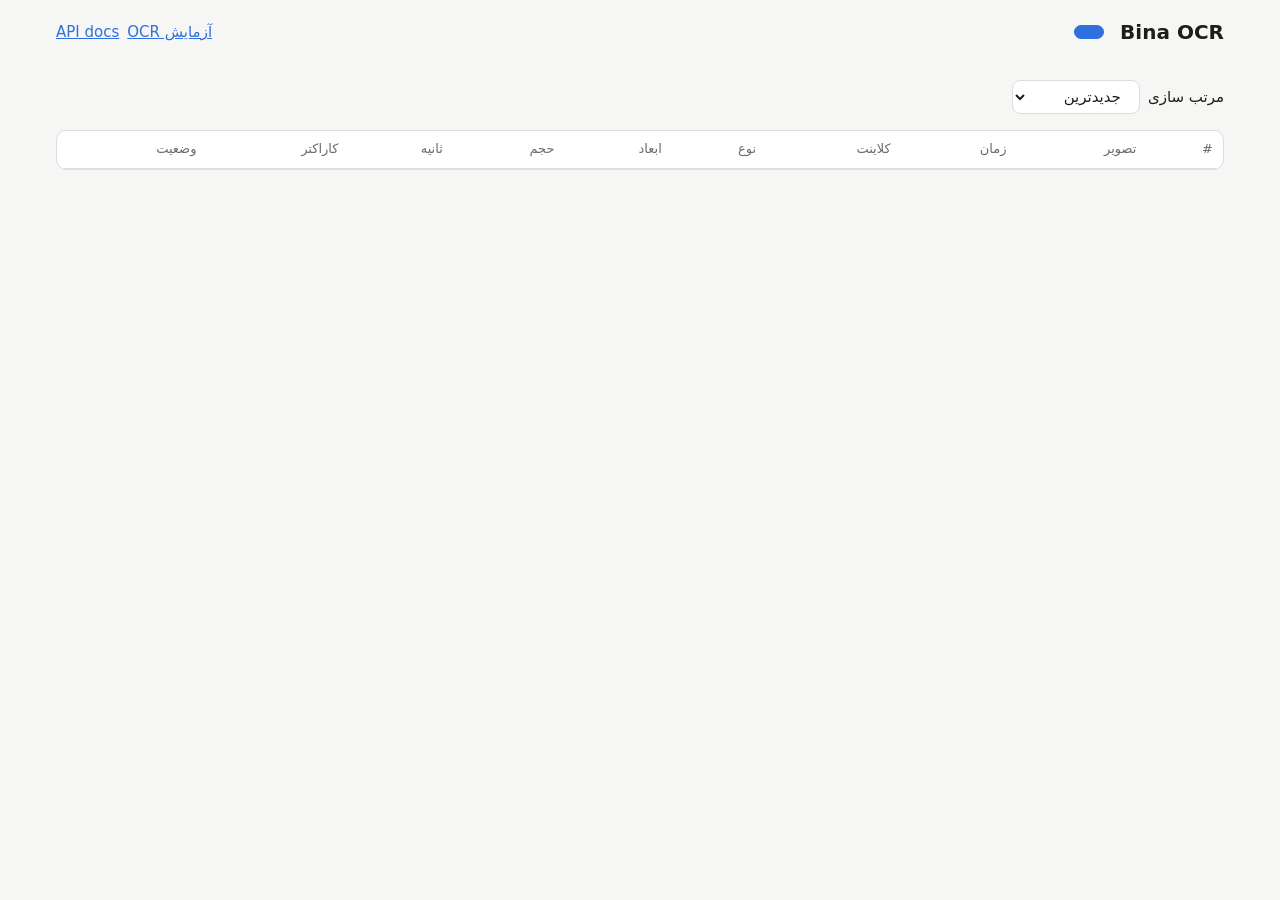
==== server/static/admin.html @ 1fcffb64 "feat: token auth, bounded queue, pause, job history and admin UI Co-Authored-By: Claude Opus 5.5 <no" ====
<!doctype html>
<html lang="fa" dir="rtl">
<head>
<meta charset="utf-8">
<meta name="viewport" content="width=device-width, initial-scale=1">
<title>Bina OCR Admin</title>
<style>
  :root { --bg:#f6f6f4; --fg:#1d1d1b; --muted:#6b6b66; --card:#fff; --line:#ddd; --accent:#2f6fde; --warn:#c2410c; }
  @media (prefers-color-scheme: dark) { :root { --bg:#161615; --fg:#ececea; --muted:#9a9a94; --card:#20201e; --line:#3a3a37; --accent:#6b9cf0; --warn:#fb923c; } }
  * { box-sizing: border-box; }
  body { margin:0; background:var(--bg); color:var(--fg); font:15px/1.6 system-ui, "Vazirmatn", Tahoma, sans-serif; }
  main { max-width:1200px; margin:0 auto; padding:16px; }
  h1 { font-size:20px; margin:0; }
  .bar { display:flex; flex-wrap:wrap; gap:8px; align-items:center; margin-bottom:16px; }
  button, select { font:inherit; padding:6px 14px; border:1px solid var(--line); border-radius:8px; background:var(--card); color:var(--fg); cursor:pointer; }
  button.primary { background:var(--accent); border-color:var(--accent); color:#fff; }
  .tiles { display:grid; grid-template-columns:repeat(auto-fit, minmax(150px, 1fr)); gap:12px; margin-bottom:16px; }
  .tile { background:var(--card); border:1px solid var(--line); border-radius:10px; padding:10px 12px; }
  .tile b { display:block; font-size:22px; }
  .tile span { color:var(--muted); font-size:13px; }
  .table { overflow-x:auto; background:var(--card); border:1px solid var(--line); border-radius:10px; }
  table { width:100%; border-collapse:collapse; }
  th, td { padding:8px 10px; border-bottom:1px solid var(--line); text-align:start; white-space:nowrap; }
  th { color:var(--muted); font-weight:500; font-size:13px; }
  td img { height:56px; display:block; border-radius:4px; }
  .warn { color:var(--warn); }
  a { color:var(--accent); }
</style>
</head>
<body>
<main>
  <div class="bar">
    <h1>Bina OCR</h1>
    <span id="status" role="status"></span>
    <button id="toggle" class="primary"></button>
    <a href="/" style="margin-inline-start:auto">آزمایش OCR</a>
    <a href="/docs">API docs</a>
  </div>
  <div class="tiles" id="tiles"></div>
  <div class="bar">
    <label for="sort">مرتب سازی</label>
    <select id="sort">
      <option value="recent">جدیدترین</option>
      <option value="slowest">کندترین</option>
      <option value="failed">خطا و ناقص</option>
    </select>
  </div>
  <div class="table">
    <table>
      <thead><tr><th>#</th><th>تصویر</th><th>زمان</th><th>کلاینت</th><th>نوع</th><th>ابعاد</th><th>حجم</th><th>ثانیه</th><th>کاراکتر</th><th>وضعیت</th></tr></thead>
      <tbody id="rows"></tbody>
    </table>
  </div>
</main>
<script>
const $ = id => document.getElementById(id);
let state = null;

const get = async url => {
  const res = await fetch(url);
  if (res.status === 401) location.href = '/login';
  return res.json();
};
const esc = s => String(s ?? '').replace(/[&<>"]/g, c => ({ '&': '&amp;', '<': '&lt;', '>': '&gt;', '"': '&quot;' })[c]);
const when = t => new Date(t * 1000).toLocaleString('fa-IR');
const kb = b => (b / 1024).toFixed(0) + ' KB';

async function refresh() {
  state = await get('/admin/state');
  const s = state.stats, run = state.running;
  $('status').textContent = state.paused ? 'متوقف' : run ? `در حال پردازش #${run.id} (${Math.round(Date.now() / 1000 - run.started)} ثانیه)` : 'آماده';
  $('status').className = state.paused ? 'warn' : '';
  $('toggle').textContent = state.paused ? 'ادامه' : 'توقف';
  const tiles = [
    ['در صف', `${state.waiting} / ${state.max_waiting}`],
    ['کار در ۲۴ ساعت', s.jobs_24h],
    ['خطا / ناقص', `${s.errors_24h} / ${s.incomplete_24h}`],
    ['میانگین ثانیه', s.avg_seconds ?? '-'],
    ['p95 ثانیه', s.p95_seconds ?? '-'],
    ['حافظه GPU', state.gpu ? `${state.gpu.used_mb} / ${state.gpu.total_mb} MB` : 'CPU'],
  ];
  $('tiles').innerHTML = tiles.map(([k, v]) => `<div class="tile"><span>${k}</span><b>${esc(v)}</b></div>`).join('');
}

async function loadJobs() {
  const { jobs } = await get('/admin/jobs?sort=' + $('sort').value);
  $('rows').innerHTML = jobs.map(j => {
    const status = j.error ? `<span class="warn" title="${esc(j.error)}">خطا</span>`
      : j.seconds == null ? 'در جریان' : j.incomplete ? '<span class="warn">ناقص</span>' : 'موفق';
    return `<tr><td>${j.id}</td>
      <td><a href="/admin/thumb/${j.id}" target="_blank"><img src="/admin/thumb/${j.id}" alt="تصویر کار ${j.id}" loading="lazy"></a></td>
      <td>${when(j.created)}</td><td>${esc(j.client)}</td><td>${esc(j.task)}</td>
      <td>${j.width}×${j.height}</td><td>${kb(j.bytes)}</td><td>${j.seconds ?? '-'}</td><td>${j.chars ?? '-'}</td><td>${status}</td></tr>`;
  }).join('');
}

$('toggle').onclick = async () => {
  await fetch(state.paused ? '/admin/resume' : '/admin/pause', { method: 'POST' });
  refresh();
};
$('sort').onchange = loadJobs;

refresh(); loadJobs();
setInterval(refresh, 2000);
setInterval(loadJobs, 10000);
</script>
</body>
</html>
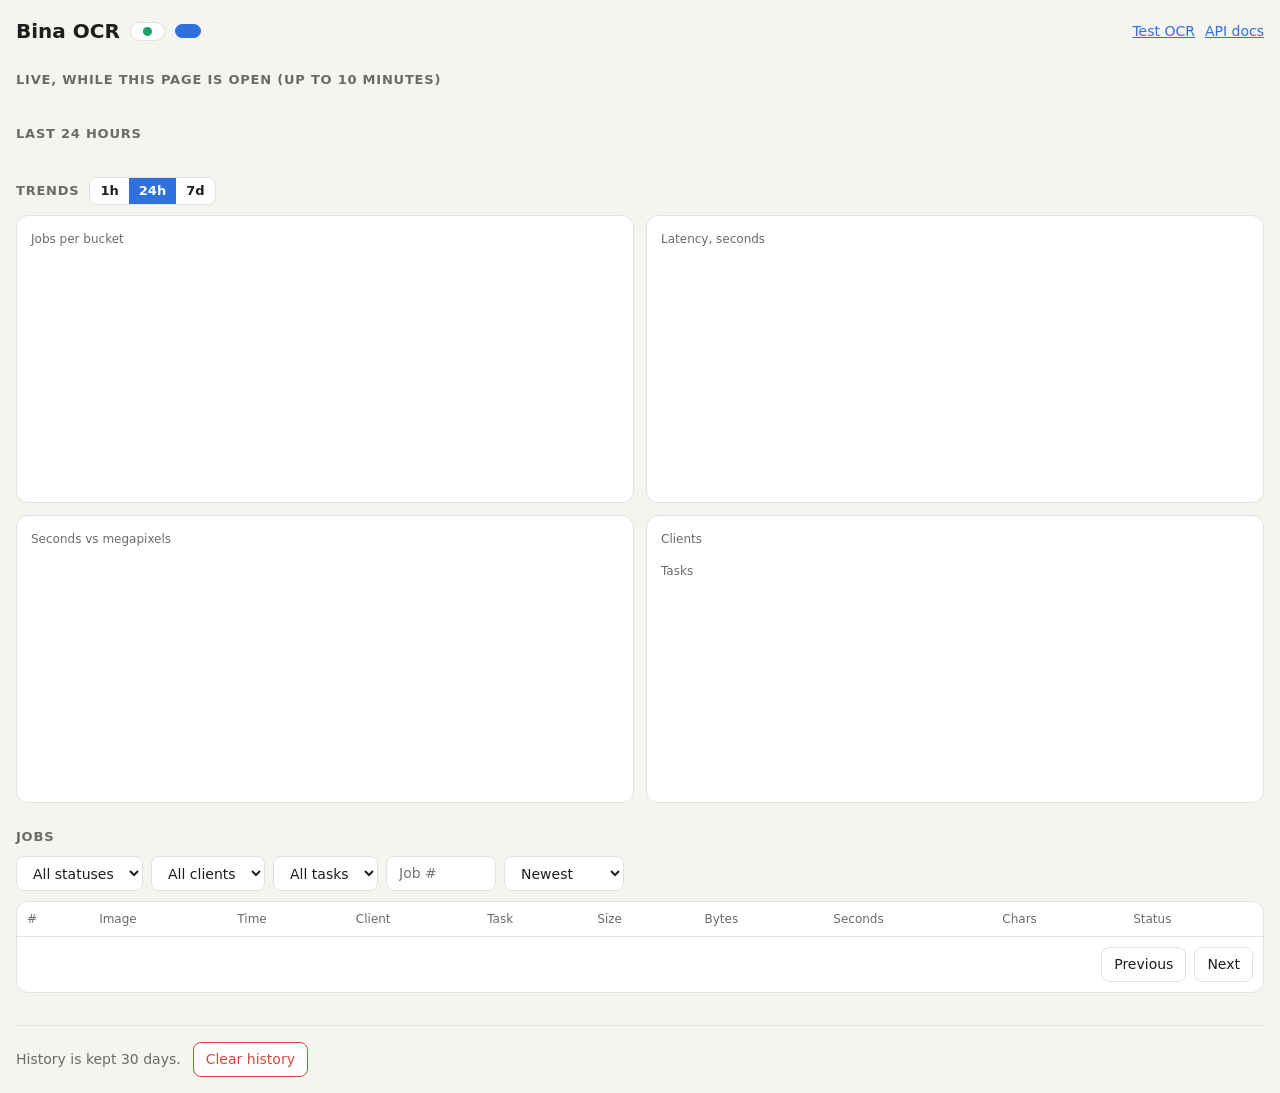
==== commit 3a57a25e: "feat: admin monitoring dashboard, English UI, stored OCR text - English UI for login, index and admi" ====
--- a/server/static/admin.html
+++ b/server/static/admin.html
@@ -1,108 +1,338 @@
 <!doctype html>
-<html lang="fa" dir="rtl">
+<html lang="en">
 <head>
 <meta charset="utf-8">
 <meta name="viewport" content="width=device-width, initial-scale=1">
 <title>Bina OCR Admin</title>
+<link rel="stylesheet" href="/vendor/uPlot.min.css">
+<script src="/vendor/uPlot.iife.min.js"></script>
 <style>
-  :root { --bg:#f6f6f4; --fg:#1d1d1b; --muted:#6b6b66; --card:#fff; --line:#ddd; --accent:#2f6fde; --warn:#c2410c; }
-  @media (prefers-color-scheme: dark) { :root { --bg:#161615; --fg:#ececea; --muted:#9a9a94; --card:#20201e; --line:#3a3a37; --accent:#6b9cf0; --warn:#fb923c; } }
-  * { box-sizing: border-box; }
-  body { margin:0; background:var(--bg); color:var(--fg); font:15px/1.6 system-ui, "Vazirmatn", Tahoma, sans-serif; }
-  main { max-width:1200px; margin:0 auto; padding:16px; }
+  :root { --bg:#f4f4f1; --fg:#1d1d1b; --muted:#6b6b66; --card:#fff; --line:#e2e2dd; --accent:#2f6fde;
+          --ok:#1f9d6b; --inc:#d99a1b; --err:#d4483b; --s2:#8a5cd6; }
+  @media (prefers-color-scheme: dark) { :root { --bg:#131312; --fg:#ececea; --muted:#9a9a94; --card:#1d1d1b; --line:#33332f;
+          --accent:#6b9cf0; --ok:#3cc28d; --inc:#f0b43c; --err:#f06a5c; --s2:#a98bea; } }
+  * { box-sizing:border-box; }
+  body { margin:0; background:var(--bg); color:var(--fg); font:14px/1.5 system-ui, sans-serif; }
+  main { max-width:1280px; margin:0 auto; padding:16px; }
+  header { display:flex; flex-wrap:wrap; gap:10px; align-items:center; margin-bottom:20px; }
   h1 { font-size:20px; margin:0; }
-  .bar { display:flex; flex-wrap:wrap; gap:8px; align-items:center; margin-bottom:16px; }
-  button, select { font:inherit; padding:6px 14px; border:1px solid var(--line); border-radius:8px; background:var(--card); color:var(--fg); cursor:pointer; }
+  h2 { font-size:13px; font-weight:600; text-transform:uppercase; letter-spacing:.06em; color:var(--muted); margin:24px 0 10px; display:flex; align-items:center; gap:10px; }
+  a { color:var(--accent); }
+  button, select, input { font:inherit; padding:6px 12px; border:1px solid var(--line); border-radius:8px; background:var(--card); color:var(--fg); }
+  button { cursor:pointer; }
   button.primary { background:var(--accent); border-color:var(--accent); color:#fff; }
-  .tiles { display:grid; grid-template-columns:repeat(auto-fit, minmax(150px, 1fr)); gap:12px; margin-bottom:16px; }
-  .tile { background:var(--card); border:1px solid var(--line); border-radius:10px; padding:10px 12px; }
-  .tile b { display:block; font-size:22px; }
-  .tile span { color:var(--muted); font-size:13px; }
-  .table { overflow-x:auto; background:var(--card); border:1px solid var(--line); border-radius:10px; }
+  button.danger { color:var(--err); border-color:var(--err); }
+  button:disabled { opacity:.4; cursor:default; }
+  .badge { display:inline-flex; align-items:center; gap:8px; padding:4px 12px; border-radius:99px; background:var(--card); border:1px solid var(--line); font-weight:600; }
+  .badge::before { content:""; width:9px; height:9px; border-radius:50%; background:var(--ok); }
+  .badge.busy::before { background:var(--accent); animation:pulse 1.2s infinite; }
+  .badge.paused::before { background:var(--inc); }
+  @keyframes pulse { 50% { opacity:.3; } }
+  .grid { display:grid; grid-template-columns:repeat(auto-fit, minmax(190px, 1fr)); gap:12px; }
+  .card { background:var(--card); border:1px solid var(--line); border-radius:12px; padding:14px; min-width:0; }
+  .card .k { color:var(--muted); font-size:12px; }
+  .card .v { font-size:24px; font-weight:650; font-variant-numeric:tabular-nums; }
+  .card .v small { font-size:13px; color:var(--muted); font-weight:400; }
+  .meter { height:8px; border-radius:4px; background:var(--line); overflow:hidden; margin-top:8px; }
+  .meter i { display:block; height:100%; background:var(--accent); transition:width .4s; }
+  svg.spark { display:block; width:100%; height:36px; margin-top:6px; }
+  .charts { display:grid; grid-template-columns:repeat(auto-fit, minmax(min(100%, 560px), 1fr)); gap:12px; }
+  .chart { height:240px; }
+  .tabs { display:inline-flex; border:1px solid var(--line); border-radius:8px; overflow:hidden; }
+  .tabs button { border:0; border-radius:0; padding:3px 10px; text-transform:none; letter-spacing:0; }
+  .tabs button[aria-pressed=true] { background:var(--accent); color:#fff; }
+  .bars div { display:grid; grid-template-columns:minmax(0, 1fr) 2fr auto; gap:8px; align-items:center; margin:6px 0; }
+  .bars span { overflow:hidden; text-overflow:ellipsis; white-space:nowrap; }
+  .bars b { height:10px; border-radius:5px; background:var(--accent); }
+  .donut { display:flex; gap:16px; align-items:center; }
+  .donut > div:first-child { width:120px; height:120px; border-radius:50%; flex:none;
+    -webkit-mask:radial-gradient(circle, transparent 52%, #000 53%); mask:radial-gradient(circle, transparent 52%, #000 53%); }
+  .dot { display:inline-block; width:10px; height:10px; border-radius:3px; margin-inline-end:6px; }
+  .filters { display:flex; flex-wrap:wrap; gap:8px; margin-bottom:10px; }
+  .filters input { width:110px; }
+  .table { overflow-x:auto; padding:0; }
   table { width:100%; border-collapse:collapse; }
-  th, td { padding:8px 10px; border-bottom:1px solid var(--line); text-align:start; white-space:nowrap; }
-  th { color:var(--muted); font-weight:500; font-size:13px; }
-  td img { height:56px; display:block; border-radius:4px; }
-  .warn { color:var(--warn); }
-  a { color:var(--accent); }
+  th, td { padding:8px 10px; border-bottom:1px solid var(--line); text-align:start; white-space:nowrap; font-variant-numeric:tabular-nums; }
+  th { color:var(--muted); font-weight:500; font-size:12px; }
+  tbody tr { cursor:pointer; }
+  tbody tr:hover, tbody tr:focus { background:color-mix(in srgb, var(--accent) 8%, transparent); outline:none; }
+  td img { height:44px; display:block; border-radius:4px; }
+  .st { font-weight:600; } .st.ok { color:var(--ok); } .st.incomplete { color:var(--inc); } .st.error { color:var(--err); } .st.running { color:var(--accent); }
+  .pager { display:flex; gap:8px; align-items:center; justify-content:flex-end; padding:10px; }
+  dialog { border:1px solid var(--line); border-radius:12px; background:var(--card); color:var(--fg); max-width:min(720px, calc(100vw - 32px)); width:100%; padding:20px; }
+  dialog::backdrop { background:#0007; }
+  dialog img { max-width:100%; border-radius:8px; display:block; margin:10px 0; }
+  dialog dl { display:grid; grid-template-columns:auto 1fr; gap:4px 16px; margin:0; }
+  dialog dt { color:var(--muted); } dialog dd { margin:0; overflow-wrap:anywhere; }
+  dialog pre { white-space:pre-wrap; background:var(--bg); padding:10px; border-radius:8px; color:var(--err); }
+  dialog h3 { font-size:13px; color:var(--muted); margin:16px 0 6px; font-weight:500; }
+  dialog pre.ocr { color:var(--fg); max-height:40vh; overflow:auto; font:inherit; line-height:1.6; }
+  td.time { cursor:help; text-decoration:underline dotted var(--muted); }
+  .u-legend { font-size:12px; color:var(--muted); }
+  footer { margin-top:32px; padding-top:16px; border-top:1px solid var(--line); display:flex; gap:12px; align-items:center; flex-wrap:wrap; color:var(--muted); }
 </style>
 </head>
 <body>
 <main>
-  <div class="bar">
+  <header>
     <h1>Bina OCR</h1>
-    <span id="status" role="status"></span>
+    <span id="status" class="badge" role="status"></span>
     <button id="toggle" class="primary"></button>
-    <a href="/" style="margin-inline-start:auto">آزمایش OCR</a>
+    <span id="server" style="color:var(--muted)"></span>
+    <a href="/" style="margin-inline-start:auto">Test OCR</a>
     <a href="/docs">API docs</a>
+  </header>
+
+  <h2>Live, while this page is open (up to 10 minutes)</h2>
+  <div class="grid" id="live"></div>
+
+  <h2>Last 24 hours</h2>
+  <div class="grid" id="tiles"></div>
+
+  <h2>Trends
+    <span class="tabs" id="range">
+      <button data-r="1h">1h</button><button data-r="24h">24h</button><button data-r="7d">7d</button>
+    </span>
+  </h2>
+  <div class="charts">
+    <div class="card"><div class="k">Jobs per bucket</div><div class="chart" id="c-jobs"></div></div>
+    <div class="card"><div class="k">Latency, seconds</div><div class="chart" id="c-lat"></div></div>
+    <div class="card"><div class="k">Seconds vs megapixels</div><div class="chart" id="c-scatter"></div></div>
+    <div class="card">
+      <div class="k">Clients</div><div class="bars" id="clients"></div>
+      <div class="k" style="margin-top:14px">Tasks</div><div class="donut" id="tasks"></div>
+    </div>
   </div>
-  <div class="tiles" id="tiles"></div>
-  <div class="bar">
-    <label for="sort">مرتب سازی</label>
-    <select id="sort">
-      <option value="recent">جدیدترین</option>
-      <option value="slowest">کندترین</option>
-      <option value="failed">خطا و ناقص</option>
+
+  <h2>Jobs</h2>
+  <div class="filters">
+    <select id="f-status" aria-label="Status">
+      <option value="">All statuses</option><option value="ok">OK</option><option value="incomplete">Incomplete</option>
+      <option value="error">Error</option><option value="running">Running</option>
+    </select>
+    <select id="f-client" aria-label="Client"><option value="">All clients</option></select>
+    <select id="f-task" aria-label="Task"><option value="">All tasks</option></select>
+    <input id="f-id" type="number" min="1" placeholder="Job #" aria-label="Job id">
+    <select id="f-sort" aria-label="Sort">
+      <option value="recent">Newest</option><option value="slowest">Slowest</option><option value="failed">Errors first</option>
     </select>
   </div>
-  <div class="table">
+  <div class="card table">
     <table>
-      <thead><tr><th>#</th><th>تصویر</th><th>زمان</th><th>کلاینت</th><th>نوع</th><th>ابعاد</th><th>حجم</th><th>ثانیه</th><th>کاراکتر</th><th>وضعیت</th></tr></thead>
+      <thead><tr><th>#</th><th>Image</th><th>Time</th><th>Client</th><th>Task</th><th>Size</th><th>Bytes</th><th>Seconds</th><th>Chars</th><th>Status</th></tr></thead>
       <tbody id="rows"></tbody>
     </table>
+    <div class="pager"><span id="page-info"></span><button id="prev">Previous</button><button id="next">Next</button></div>
   </div>
+
+  <footer>
+    <span>History is kept 30 days.</span>
+    <button id="clear" class="danger">Clear history</button>
+  </footer>
 </main>
+
+<dialog id="detail" aria-labelledby="d-title">
+  <div style="display:flex;justify-content:space-between;align-items:center">
+    <h2 id="d-title" style="margin:0;font-size:18px;text-transform:none;letter-spacing:0;color:var(--fg)"></h2>
+    <button id="d-close">Close</button>
+  </div>
+  <div id="d-body"></div>
+</dialog>
+
 <script>
 const $ = id => document.getElementById(id);
-let state = null;
+const css = name => getComputedStyle(document.documentElement).getPropertyValue(name).trim();
+const esc = s => String(s ?? '').replace(/[&<>"]/g, c => ({ '&': '&amp;', '<': '&lt;', '>': '&gt;', '"': '&quot;' })[c]);
+const when = t => new Date(t * 1000).toLocaleString('en-GB');
+const ago = t => {
+  const s = Math.max(0, Date.now() / 1000 - t);
+  return s < 60 ? 'just now' : [[86400, 'd'], [3600, 'h'], [60, 'm']].map(([n, u]) => s >= n && Math.floor(s / n) + u + ' ago').find(Boolean);
+};
+let fullTime = false;  // table time column: relative by default, a click switches every row
+const kb = b => (b / 1024).toFixed(0) + ' KB';
+const dur = s => [[86400, 'd'], [3600, 'h'], [60, 'm']].reduce((o, [n, u]) => s >= n || o ? o + Math.floor(s / n) + u + ' ' : o, '').trim() || s + 's';
+const PAGE = 50;
+let state = null, range = '24h', offset = 0, total = 0;
+const plots = {};
 
 const get = async url => {
   const res = await fetch(url);
   if (res.status === 401) location.href = '/login';
   return res.json();
 };
-const esc = s => String(s ?? '').replace(/[&<>"]/g, c => ({ '&': '&amp;', '<': '&lt;', '>': '&gt;', '"': '&quot;' })[c]);
-const when = t => new Date(t * 1000).toLocaleString('fa-IR');
-const kb = b => (b / 1024).toFixed(0) + ' KB';
+
+function spark(values, color) {
+  const v = values.map(x => x ?? null), nums = v.filter(x => x != null);
+  if (nums.length < 2) return '<svg class="spark"></svg>';
+  const max = Math.max(...nums), min = Math.min(0, ...nums), span = max - min || 1;
+  const pts = v.map((x, i) => x == null ? null : `${(i / (v.length - 1) * 100).toFixed(1)},${(34 - (x - min) / span * 32).toFixed(1)}`).filter(Boolean);
+  return `<svg class="spark" viewBox="0 0 100 36" preserveAspectRatio="none" aria-hidden="true">
+    <polyline points="0,36 ${pts.join(' ')} 100,36" fill="${color}" fill-opacity=".12" stroke="none"/>
+    <polyline points="${pts.join(' ')}" fill="none" stroke="${color}" stroke-width="1.5" vector-effect="non-scaling-stroke"/></svg>`;
+}
+
+const card = (k, v, extra = '') => `<div class="card"><div class="k">${k}</div><div class="v">${v}</div>${extra}</div>`;
+const meter = pct => `<div class="meter"><i style="width:${Math.min(100, pct)}%"></i></div>`;
 
 async function refresh() {
   state = await get('/admin/state');
-  const s = state.stats, run = state.running;
-  $('status').textContent = state.paused ? 'متوقف' : run ? `در حال پردازش #${run.id} (${Math.round(Date.now() / 1000 - run.started)} ثانیه)` : 'آماده';
-  $('status').className = state.paused ? 'warn' : '';
-  $('toggle').textContent = state.paused ? 'ادامه' : 'توقف';
-  const tiles = [
-    ['در صف', `${state.waiting} / ${state.max_waiting}`],
-    ['کار در ۲۴ ساعت', s.jobs_24h],
-    ['خطا / ناقص', `${s.errors_24h} / ${s.incomplete_24h}`],
-    ['میانگین ثانیه', s.avg_seconds ?? '-'],
-    ['p95 ثانیه', s.p95_seconds ?? '-'],
-    ['حافظه GPU', state.gpu ? `${state.gpu.used_mb} / ${state.gpu.total_mb} MB` : 'CPU'],
-  ];
-  $('tiles').innerHTML = tiles.map(([k, v]) => `<div class="tile"><span>${k}</span><b>${esc(v)}</b></div>`).join('');
-}
+  const run = state.running, smp = state.samples, last = smp[smp.length - 1] || {};
+  $('status').textContent = state.paused ? 'Paused' : run ? `Processing #${run.id} · ${Math.round(Date.now() / 1000 - run.started)}s` : 'Ready';
+  $('status').className = 'badge ' + (state.paused ? 'paused' : run ? 'busy' : '');
+  $('toggle').textContent = state.paused ? 'Resume' : 'Pause';
+  $('server').textContent = `v${state.version} · ${state.device} · up ${dur(state.uptime)}`;
+  const col = k => smp.map(s => s[k]), acc = css('--accent'), s2 = css('--s2');
+  const live = [card('Queue', `${state.waiting} <small>/ ${state.max_waiting} waiting</small>`,
+    meter(state.waiting / state.max_waiting * 100) + `<div class="k" style="margin-top:8px">${run ? 'Running: ' + esc(run.client) : 'Model idle'}</div>`)];
+  if (last.gpu_total_mb) live.push(
+    card('GPU memory', `${(last.gpu_used_mb / 1024).toFixed(1)} <small>/ ${(last.gpu_total_mb / 1024).toFixed(1)} GB</small>`,
+      meter(last.gpu_used_mb / last.gpu_total_mb * 100) + spark(col('gpu_used_mb'), acc)));
+  if (last.gpu_load != null) live.push(
+    card('GPU load', `${last.gpu_load}<small>%</small>`, spark(col('gpu_load'), acc)),
+    card('GPU temperature', `${last.gpu_temp}<small>°C</small>`, spark(col('gpu_temp'), css(last.gpu_temp >= 80 ? '--err' : '--inc'))));
+  live.push(
+    card('Process CPU', last.cpu == null ? '-' : `${last.cpu}<small>%</small>`, spark(col('cpu'), s2)),
+    card('Process RAM', last.rss_mb == null ? '-' : `${(last.rss_mb / 1024).toFixed(2)} <small>GB</small>`, spark(col('rss_mb'), s2)));
+  $('live').innerHTML = live.join('');
+}
+
+async function loadTiles() {
+  const [{ stats: s }, d] = await Promise.all([get('/admin/state'), get('/admin/series?range=24h')]);
+  const jobsPer = d.t.map((_, i) => d.ok[i] + d.incomplete[i] + d.error[i]);
+  const okPct = d.t.map((_, i) => jobsPer[i] ? d.ok[i] / jobsPer[i] * 100 : null);
+  const [ok, inc, err, acc] = ['--ok', '--inc', '--err', '--accent'].map(css);
+  $('tiles').innerHTML = [
+    card('Jobs', s.jobs_24h, spark(jobsPer, acc)),
+    card('Success', s.success_pct == null ? '-' : `${s.success_pct}<small>%</small>`, spark(okPct, ok)),
+    card('Errors', s.errors_24h, spark(d.error, err)),
+    card('Incomplete', s.incomplete_24h, spark(d.incomplete, inc)),
+    card('Avg seconds', s.avg_seconds ?? '-', spark(d.avg, acc)),
+    card('p95 seconds', s.p95_seconds ?? '-', spark(d.p95, acc)),
+    card('Rejected, queue full', s.busy_24h, spark(d.rejected, err)),
+  ].join('');
+}
+
+function plot(id, opts, data) {
+  plots[id]?.destroy();
+  const el = $(id), grid = { stroke: css('--line'), width: 1 }, axis = { stroke: css('--muted'), grid, ticks: grid };
+  plots[id] = new uPlot({ width: el.clientWidth, height: el.clientHeight - 30, axes: [axis, { ...axis, size: 44 }], ...opts }, data, el);
+}
+
+async function loadCharts() {
+  const d = await get('/admin/series?range=' + range);
+  const [ok, inc, err, acc, s2] = ['--ok', '--inc', '--err', '--accent', '--s2'].map(css);
+  const bars = uPlot.paths.bars({ size: [0.7, 40] });
+  const sum = (...ks) => d.t.map((_, i) => ks.reduce((a, k) => a + d[k][i], 0));
+  // stacked: draw the full stack first, then shorter stacks on top of it
+  plot('c-jobs', {
+    scales: { y: { range: (u, min, max) => [0, Math.max(1, max)] } },
+    series: [{}, ...[['Error', err, ['ok', 'incomplete', 'error']], ['Incomplete', inc, ['ok', 'incomplete']], ['OK', ok, ['ok']]]
+      .map(([label, c, ks]) => ({ label, fill: c, stroke: c, paths: bars, points: { show: false },
+        value: (u, v, si, i) => i == null ? '-' : d[ks[ks.length - 1]][i] }))],
+  }, [d.t, sum('ok', 'incomplete', 'error'), sum('ok', 'incomplete'), d.ok]);
+  plot('c-lat', {
+    series: [{}, { label: 'avg', stroke: acc, width: 2, spanGaps: true }, { label: 'p95', stroke: s2, width: 2, dash: [5, 4], spanGaps: true }],
+  }, [d.t, d.avg, d.p95]);
+  plot('c-scatter', {
+    mode: 1, scales: { x: { time: false } },
+    series: [{ label: 'MP' }, { label: 'seconds', stroke: acc, paths: () => null, points: { show: true, size: 7, fill: acc } }],
+  }, [d.scatter.map(p => p[0]), d.scatter.map(p => p[1])]);
+
+  const top = d.clients[0]?.[1] || 1;
+  $('clients').innerHTML = d.clients.slice(0, 8).map(([c, n]) =>
+    `<div><span title="${esc(c)}">${esc(c)}</span><b style="width:${n / top * 100}%"></b><span>${n}</span></div>`).join('') || '<div class="k">No jobs</div>';
+  const palette = [acc, s2, ok, inc, err], all = d.tasks.reduce((a, t) => a + t[1], 0);
+  let at = 0;
+  const stops = d.tasks.map(([, n], i) => `${palette[i % 5]} ${at / all * 360}deg ${(at += n) / all * 360}deg`);
+  $('tasks').innerHTML = all ? `<div style="background:conic-gradient(${stops.join(',')})" role="img" aria-label="Task split"></div>
+    <div>${d.tasks.map(([t, n], i) => `<div><span class="dot" style="background:${palette[i % 5]}"></span>${esc(t)} · ${n} (${Math.round(n / all * 100)}%)</div>`).join('')}</div>`
+    : '<div class="k">No jobs</div>';
+
+  // keep filter choices in step with what the range has seen
+  for (const [sel, list] of [['f-client', d.clients], ['f-task', d.tasks]]) {
+    const el = $(sel), cur = el.value, opts = new Set(list.map(x => x[0]).concat(cur ? [cur] : []));
+    el.innerHTML = el.options[0].outerHTML + [...opts].map(v => `<option${v === cur ? ' selected' : ''}>${esc(v)}</option>`).join('');
+  }
+}
+
+const statusOf = j => j.error ? 'error' : j.seconds == null ? 'running' : j.incomplete ? 'incomplete' : 'ok';
+const STATUS_LABEL = { ok: 'OK', incomplete: 'Incomplete', error: 'Error', running: 'Running' };
+let pageJobs = [];
 
 async function loadJobs() {
-  const { jobs } = await get('/admin/jobs?sort=' + $('sort').value);
-  $('rows').innerHTML = jobs.map(j => {
-    const status = j.error ? `<span class="warn" title="${esc(j.error)}">خطا</span>`
-      : j.seconds == null ? 'در جریان' : j.incomplete ? '<span class="warn">ناقص</span>' : 'موفق';
-    return `<tr><td>${j.id}</td>
-      <td><a href="/admin/thumb/${j.id}" target="_blank"><img src="/admin/thumb/${j.id}" alt="تصویر کار ${j.id}" loading="lazy"></a></td>
-      <td>${when(j.created)}</td><td>${esc(j.client)}</td><td>${esc(j.task)}</td>
-      <td>${j.width}×${j.height}</td><td>${kb(j.bytes)}</td><td>${j.seconds ?? '-'}</td><td>${j.chars ?? '-'}</td><td>${status}</td></tr>`;
-  }).join('');
-}
+  const q = new URLSearchParams({ sort: $('f-sort').value, status: $('f-status').value, client: $('f-client').value,
+    task: $('f-task').value, id: $('f-id').value, offset, limit: PAGE });
+  const res = await get('/admin/jobs?' + q);
+  pageJobs = res.jobs || [];
+  total = res.total || 0;
+  $('rows').innerHTML = pageJobs.map((j, i) => `<tr tabindex="0" data-i="${i}"><td>${j.id}</td>
+      <td><img src="/admin/thumb/${j.id}" alt="" loading="lazy"></td>
+      <td class="time" title="${fullTime ? ago(j.created) : when(j.created)}">${fullTime ? when(j.created) : ago(j.created)}</td><td>${esc(j.client)}</td><td>${esc(j.task)}</td>
+      <td>${j.width}×${j.height}</td><td>${kb(j.bytes)}</td><td>${j.seconds ?? '-'}</td><td>${j.chars ?? '-'}</td>
+      <td class="st ${statusOf(j)}">${STATUS_LABEL[statusOf(j)]}</td></tr>`).join('')
+    || '<tr><td colspan="10" style="text-align:center;color:var(--muted)">No jobs match</td></tr>';
+  $('page-info').textContent = total ? `${offset + 1}–${offset + pageJobs.length} of ${total}` : '';
+  $('prev').disabled = offset === 0;
+  $('next').disabled = offset + PAGE >= total;
+}
+
+function openDetail(j) {
+  $('d-title').textContent = `Job #${j.id}`;
+  const st = statusOf(j);
+  const rows = [['Status', `<span class="st ${st}">${STATUS_LABEL[st]}</span>`], ['Time', when(j.created)], ['Client', esc(j.client)],
+    ['Task', esc(j.task)], ['Image', `${j.width}×${j.height}, ${kb(j.bytes)}`], ['Seconds', j.seconds ?? '-'], ['Characters', j.chars ?? '-']];
+  $('d-body').innerHTML = `<a href="/admin/thumb/${j.id}" target="_blank"><img src="/admin/thumb/${j.id}" alt="Thumbnail of job ${j.id}"></a>
+    <dl>${rows.map(([k, v]) => `<dt>${k}</dt><dd>${v}</dd>`).join('')}</dl>${j.error ? `<pre>${esc(j.error)}</pre>` : ''}
+    <h3>Extracted text</h3><pre id="d-text" class="ocr" dir="auto">Loading…</pre>`;
+  $('detail').showModal();
+  get(`/admin/text/${j.id}`).then(r => {
+    if ($('d-title').textContent === `Job #${j.id}`) $('d-text').textContent = r.text ?? 'No text (failed, still running, or recorded before text was kept)';
+  });
+}
+
+$('rows').onclick = e => {
+  if (e.target.closest('td.time')) { fullTime = !fullTime; return loadJobs(); }
+  const tr = e.target.closest('tr[data-i]'); if (tr) openDetail(pageJobs[tr.dataset.i]); };
+$('rows').onkeydown = e => { if (e.key === 'Enter') $('rows').onclick(e); };
+$('d-close').onclick = () => $('detail').close();
+$('detail').onclick = e => { if (e.target === $('detail')) $('detail').close(); };
+for (const id of ['f-status', 'f-client', 'f-task', 'f-sort', 'f-id']) $(id).onchange = () => { offset = 0; loadJobs(); };
+$('prev').onclick = () => { offset = Math.max(0, offset - PAGE); loadJobs(); };
+$('next').onclick = () => { offset += PAGE; loadJobs(); };
+
+function setRange(r) {
+  range = r;
+  for (const b of $('range').children) b.setAttribute('aria-pressed', b.dataset.r === r);
+  loadCharts();
+}
+$('range').onclick = e => e.target.dataset.r && setRange(e.target.dataset.r);
 
 $('toggle').onclick = async () => {
   await fetch(state.paused ? '/admin/resume' : '/admin/pause', { method: 'POST' });
   refresh();
 };
-$('sort').onchange = loadJobs;
-
-refresh(); loadJobs();
+
+// two-step confirm instead of a blocking dialog
+let armed = null;
+$('clear').onclick = async () => {
+  if (!armed) {
+    $('clear').textContent = 'Click again to delete all jobs and thumbnails';
+    armed = setTimeout(() => { armed = null; $('clear').textContent = 'Clear history'; }, 4000);
+    return;
+  }
+  clearTimeout(armed); armed = null;
+  await fetch('/admin/clear', { method: 'POST' });
+  $('clear').textContent = 'Clear history';
+  offset = 0; loadTiles(); loadCharts(); loadJobs();
+};
+
+let resizeTimer;
+addEventListener('resize', () => { clearTimeout(resizeTimer); resizeTimer = setTimeout(loadCharts, 200); });
+matchMedia('(prefers-color-scheme: dark)').onchange = () => { loadTiles(); loadCharts(); refresh(); };
+
+refresh(); loadTiles(); setRange(range); loadJobs();
 setInterval(refresh, 2000);
-setInterval(loadJobs, 10000);
+setInterval(() => { loadTiles(); loadCharts(); loadJobs(); }, 15000);
 </script>
 </body>
 </html>
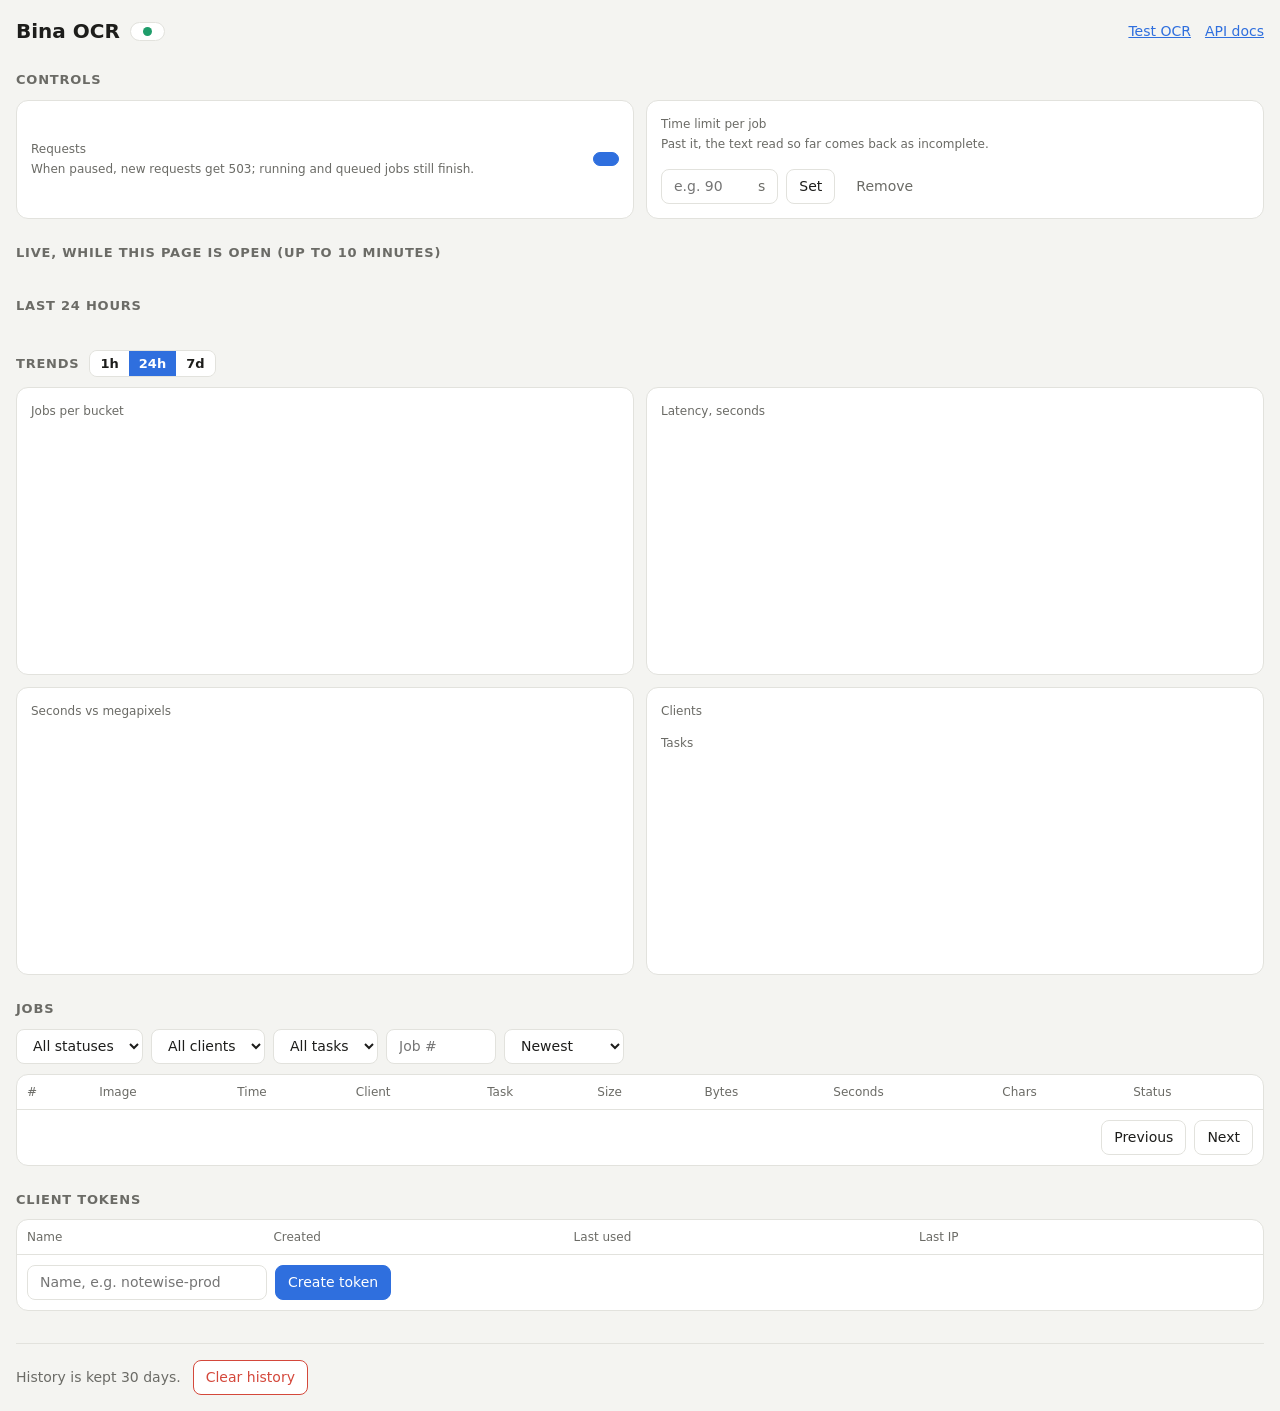
==== commit 1dc79996: "feat: admin time limit per job - /admin Controls: pause/resume and a time limit (5 to 3600 s, or non" ====
--- a/server/static/admin.html
+++ b/server/static/admin.html
@@ -48,6 +48,18 @@
   .donut > div:first-child { width:120px; height:120px; border-radius:50%; flex:none;
     -webkit-mask:radial-gradient(circle, transparent 52%, #000 53%); mask:radial-gradient(circle, transparent 52%, #000 53%); }
   .dot { display:inline-block; width:10px; height:10px; border-radius:3px; margin-inline-end:6px; }
+  header .meta { margin-inline-start:auto; color:var(--muted); display:flex; gap:14px; align-items:center; flex-wrap:wrap; }
+  .controls { display:grid; grid-template-columns:repeat(auto-fit, minmax(min(100%, 380px), 1fr)); gap:12px; }
+  .control { display:flex; gap:16px; align-items:center; justify-content:space-between; flex-wrap:wrap; }
+  .control .v { font-size:18px; }
+  .control p { margin:2px 0 0; color:var(--muted); font-size:12px; }
+  .control .act { display:flex; gap:8px; align-items:center; }
+  .unit { display:inline-flex; align-items:center; border:1px solid var(--line); border-radius:8px; background:var(--card); }
+  .unit:focus-within { border-color:var(--accent); }
+  .unit input { border:0; width:96px; background:none; outline:none; }
+  .unit span { padding-inline-end:12px; color:var(--muted); }
+  button.ghost { border-color:transparent; background:none; color:var(--muted); }
+  button.ghost:hover { color:var(--fg); }
   .filters { display:flex; flex-wrap:wrap; gap:8px; margin-bottom:10px; }
   .filters input { width:110px; }
   .table { overflow-x:auto; padding:0; }
@@ -66,7 +78,7 @@
   dialog dt { color:var(--muted); } dialog dd { margin:0; overflow-wrap:anywhere; }
   dialog pre { white-space:pre-wrap; background:var(--bg); padding:10px; border-radius:8px; color:var(--err); }
   dialog h3 { font-size:13px; color:var(--muted); margin:16px 0 6px; font-weight:500; }
-  dialog pre.ocr { color:var(--fg); max-height:40vh; overflow:auto; font:inherit; line-height:1.6; }
+  dialog pre.ocr { color:var(--fg); max-height:40vh; overflow:auto; font:inherit; line-height:1.6; unicode-bidi:plaintext; }
   td.time { cursor:help; text-decoration:underline dotted var(--muted); }
   .u-legend { font-size:12px; color:var(--muted); }
   footer { margin-top:32px; padding-top:16px; border-top:1px solid var(--line); display:flex; gap:12px; align-items:center; flex-wrap:wrap; color:var(--muted); }
@@ -77,11 +89,25 @@
   <header>
     <h1>Bina OCR</h1>
     <span id="status" class="badge" role="status"></span>
-    <button id="toggle" class="primary"></button>
-    <span id="server" style="color:var(--muted)"></span>
-    <a href="/" style="margin-inline-start:auto">Test OCR</a>
-    <a href="/docs">API docs</a>
+    <div class="meta"><span id="server"></span><a href="/">Test OCR</a><a href="/docs">API docs</a></div>
   </header>
+
+  <h2>Controls</h2>
+  <div class="controls">
+    <div class="card control">
+      <div><div class="k">Requests</div><div class="v" id="c-intake"></div>
+        <p>When paused, new requests get 503; running and queued jobs still finish.</p></div>
+      <div class="act"><button id="toggle" class="primary"></button></div>
+    </div>
+    <form id="limit" class="card control">
+      <div><div class="k">Time limit per job</div><div class="v" id="c-limit"></div>
+        <p>Past it, the text read so far comes back as incomplete.</p></div>
+      <div class="act">
+        <label class="unit"><input id="l-sec" type="number" min="5" max="3600" step="1" required placeholder="e.g. 90" aria-label="Time limit in seconds"><span>s</span></label>
+        <button>Set</button><button id="l-off" type="button" class="ghost">Remove</button>
+      </div>
+    </form>
+  </div>
 
   <h2>Live, while this page is open (up to 10 minutes)</h2>
   <div class="grid" id="live"></div>
@@ -125,6 +151,23 @@
     <div class="pager"><span id="page-info"></span><button id="prev">Previous</button><button id="next">Next</button></div>
   </div>
 
+  <h2>Client tokens</h2>
+  <div class="card table">
+    <table>
+      <thead><tr><th>Name</th><th>Created</th><th>Last used</th><th>Last IP</th><th></th></tr></thead>
+      <tbody id="tokens"></tbody>
+    </table>
+    <form id="t-new" class="filters" style="padding:10px;margin:0">
+      <input id="t-name" required maxlength="60" placeholder="Name, e.g. notewise-prod" aria-label="Token name" style="width:240px">
+      <button class="primary">Create token</button>
+    </form>
+    <div id="t-made" hidden style="padding:0 10px 10px">
+      <div class="k">Copy it now: it won’t be shown again.</div>
+      <div class="filters" style="margin:6px 0 0"><input id="t-value" readonly style="width:min(100%, 520px);font-family:monospace">
+        <button id="t-copy" type="button">Copy</button><button id="t-done" type="button">Done</button></div>
+    </div>
+  </div>
+
   <footer>
     <span>History is kept 30 days.</span>
     <button id="clear" class="danger">Clear history</button>
@@ -157,7 +200,6 @@
 
 const get = async url => {
   const res = await fetch(url);
-  if (res.status === 401) location.href = '/login';
   return res.json();
 };
 
@@ -180,6 +222,9 @@
   $('status').textContent = state.paused ? 'Paused' : run ? `Processing #${run.id} · ${Math.round(Date.now() / 1000 - run.started)}s` : 'Ready';
   $('status').className = 'badge ' + (state.paused ? 'paused' : run ? 'busy' : '');
   $('toggle').textContent = state.paused ? 'Resume' : 'Pause';
+  $('c-intake').textContent = state.paused ? 'Paused' : 'Accepting';
+  $('c-limit').textContent = state.max_seconds ? `${state.max_seconds} s` : 'No limit';
+  $('l-off').hidden = !state.max_seconds;
   $('server').textContent = `v${state.version} · ${state.device} · up ${dur(state.uptime)}`;
   const col = k => smp.map(s => s[k]), acc = css('--accent'), s2 = css('--s2');
   const live = [card('Queue', `${state.waiting} <small>/ ${state.max_waiting} waiting</small>`,
@@ -279,11 +324,11 @@
 function openDetail(j) {
   $('d-title').textContent = `Job #${j.id}`;
   const st = statusOf(j);
-  const rows = [['Status', `<span class="st ${st}">${STATUS_LABEL[st]}</span>`], ['Time', when(j.created)], ['Client', esc(j.client)],
+  const rows = [['Status', `<span class="st ${st}">${STATUS_LABEL[st]}</span>`], ['Time', when(j.created)], ['Client', esc(j.client)], ['IP', esc(j.ip ?? '-')],
     ['Task', esc(j.task)], ['Image', `${j.width}×${j.height}, ${kb(j.bytes)}`], ['Seconds', j.seconds ?? '-'], ['Characters', j.chars ?? '-']];
   $('d-body').innerHTML = `<a href="/admin/thumb/${j.id}" target="_blank"><img src="/admin/thumb/${j.id}" alt="Thumbnail of job ${j.id}"></a>
     <dl>${rows.map(([k, v]) => `<dt>${k}</dt><dd>${v}</dd>`).join('')}</dl>${j.error ? `<pre>${esc(j.error)}</pre>` : ''}
-    <h3>Extracted text</h3><pre id="d-text" class="ocr" dir="auto">Loading…</pre>`;
+    <h3>Extracted text</h3><pre id="d-text" class="ocr">Loading…</pre>`;
   $('detail').showModal();
   get(`/admin/text/${j.id}`).then(r => {
     if ($('d-title').textContent === `Job #${j.id}`) $('d-text').textContent = r.text ?? 'No text (failed, still running, or recorded before text was kept)';
@@ -311,6 +356,16 @@
   await fetch(state.paused ? '/admin/resume' : '/admin/pause', { method: 'POST' });
   refresh();
 };
+
+async function setLimit(max_seconds) {
+  const res = await fetch('/admin/limit', { method: 'POST', headers: { 'Content-Type': 'application/json' },
+    body: JSON.stringify({ max_seconds }) });
+  if (!res.ok) return alert((await res.json()).error);
+  $('l-sec').value = '';
+  refresh();
+}
+$('limit').onsubmit = e => { e.preventDefault(); setLimit(Number($('l-sec').value)); };
+$('l-off').onclick = () => setLimit(null);
 
 // two-step confirm instead of a blocking dialog
 let armed = null;
@@ -326,11 +381,43 @@
   offset = 0; loadTiles(); loadCharts(); loadJobs();
 };
 
+async function loadTokens() {
+  const { tokens } = await get('/admin/tokens');
+  $('tokens').innerHTML = tokens.map(t => `<tr><td>${esc(t.name)}</td><td>${when(t.created)}</td>
+      <td>${t.last_used ? ago(t.last_used) : 'never'}</td><td>${esc(t.last_ip ?? '-')}</td>
+      <td><button class="danger" data-revoke="${t.id}" data-name="${esc(t.name)}">Revoke</button></td></tr>`).join('')
+    || '<tr><td colspan="5" style="text-align:center;color:var(--muted)">No client tokens yet</td></tr>';
+}
+$('tokens').onclick = async e => {
+  const b = e.target.closest('[data-revoke]');
+  if (!b) return;
+  // same two-step confirm as Clear history
+  if (b.dataset.armed !== '1') { b.dataset.armed = '1'; b.textContent = `Click again to revoke ${b.dataset.name}`; return; }
+  await fetch(`/admin/tokens/${b.dataset.revoke}/revoke`, { method: 'POST' });
+  loadTokens();
+};
+$('t-new').onsubmit = async e => {
+  e.preventDefault();
+  const res = await fetch('/admin/tokens', { method: 'POST', headers: { 'Content-Type': 'application/json' },
+    body: JSON.stringify({ name: $('t-name').value }) });
+  const body = await res.json();
+  if (!res.ok) return alert(body.error);
+  $('t-name').value = '';
+  $('t-value').value = body.token;
+  $('t-copy').textContent = 'Copy';
+  $('t-made').hidden = false;
+  $('t-value').select();
+  loadTokens();
+};
+$('t-copy').onclick = () => { navigator.clipboard.writeText($('t-value').value); $('t-copy').textContent = 'Copied'; };
+// clears the plain token from the page once it's been taken
+$('t-done').onclick = () => { $('t-value').value = ''; $('t-made').hidden = true; $('t-copy').textContent = 'Copy'; };
+
 let resizeTimer;
 addEventListener('resize', () => { clearTimeout(resizeTimer); resizeTimer = setTimeout(loadCharts, 200); });
 matchMedia('(prefers-color-scheme: dark)').onchange = () => { loadTiles(); loadCharts(); refresh(); };
 
-refresh(); loadTiles(); setRange(range); loadJobs();
+refresh(); loadTiles(); setRange(range); loadJobs(); loadTokens();
 setInterval(refresh, 2000);
 setInterval(() => { loadTiles(); loadCharts(); loadJobs(); }, 15000);
 </script>
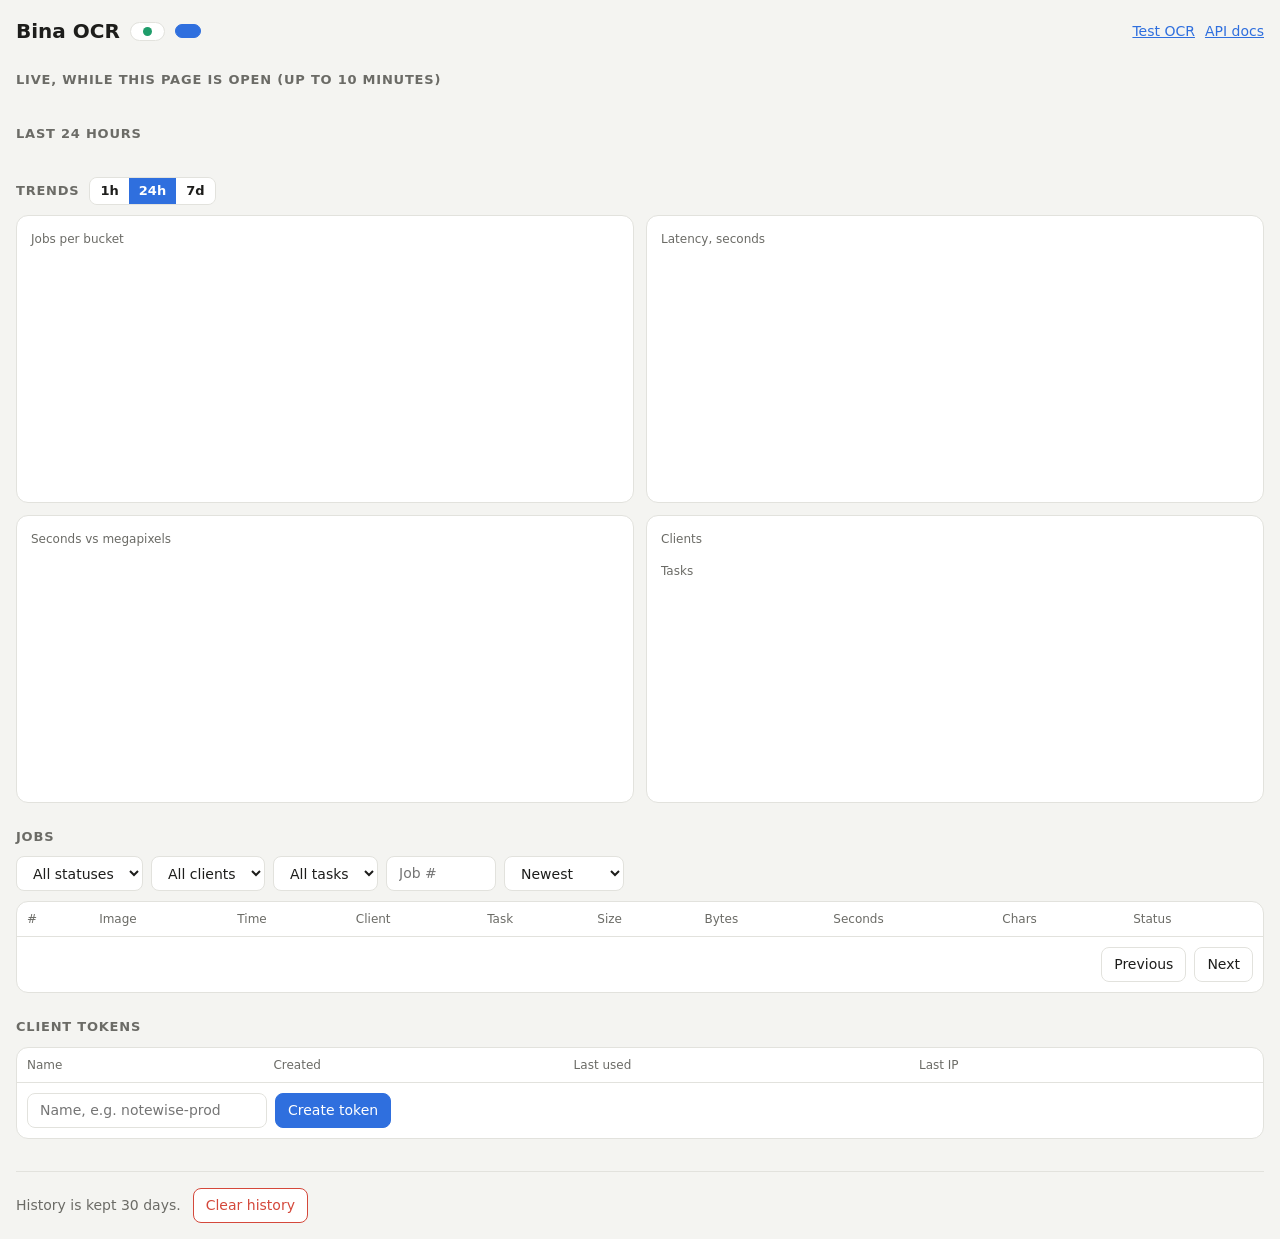
==== commit a63b8ca2: "feat: client tokens; admin only from this machine - tokens made and revoked in /admin, stored hashed" ====
--- a/server/static/admin.html
+++ b/server/static/admin.html
@@ -48,18 +48,6 @@
   .donut > div:first-child { width:120px; height:120px; border-radius:50%; flex:none;
     -webkit-mask:radial-gradient(circle, transparent 52%, #000 53%); mask:radial-gradient(circle, transparent 52%, #000 53%); }
   .dot { display:inline-block; width:10px; height:10px; border-radius:3px; margin-inline-end:6px; }
-  header .meta { margin-inline-start:auto; color:var(--muted); display:flex; gap:14px; align-items:center; flex-wrap:wrap; }
-  .controls { display:grid; grid-template-columns:repeat(auto-fit, minmax(min(100%, 380px), 1fr)); gap:12px; }
-  .control { display:flex; gap:16px; align-items:center; justify-content:space-between; flex-wrap:wrap; }
-  .control .v { font-size:18px; }
-  .control p { margin:2px 0 0; color:var(--muted); font-size:12px; }
-  .control .act { display:flex; gap:8px; align-items:center; }
-  .unit { display:inline-flex; align-items:center; border:1px solid var(--line); border-radius:8px; background:var(--card); }
-  .unit:focus-within { border-color:var(--accent); }
-  .unit input { border:0; width:96px; background:none; outline:none; }
-  .unit span { padding-inline-end:12px; color:var(--muted); }
-  button.ghost { border-color:transparent; background:none; color:var(--muted); }
-  button.ghost:hover { color:var(--fg); }
   .filters { display:flex; flex-wrap:wrap; gap:8px; margin-bottom:10px; }
   .filters input { width:110px; }
   .table { overflow-x:auto; padding:0; }
@@ -89,25 +77,11 @@
   <header>
     <h1>Bina OCR</h1>
     <span id="status" class="badge" role="status"></span>
-    <div class="meta"><span id="server"></span><a href="/">Test OCR</a><a href="/docs">API docs</a></div>
+    <button id="toggle" class="primary"></button>
+    <span id="server" style="color:var(--muted)"></span>
+    <a href="/" style="margin-inline-start:auto">Test OCR</a>
+    <a href="/docs">API docs</a>
   </header>
-
-  <h2>Controls</h2>
-  <div class="controls">
-    <div class="card control">
-      <div><div class="k">Requests</div><div class="v" id="c-intake"></div>
-        <p>When paused, new requests get 503; running and queued jobs still finish.</p></div>
-      <div class="act"><button id="toggle" class="primary"></button></div>
-    </div>
-    <form id="limit" class="card control">
-      <div><div class="k">Time limit per job</div><div class="v" id="c-limit"></div>
-        <p>Past it, the text read so far comes back as incomplete.</p></div>
-      <div class="act">
-        <label class="unit"><input id="l-sec" type="number" min="5" max="3600" step="1" required placeholder="e.g. 90" aria-label="Time limit in seconds"><span>s</span></label>
-        <button>Set</button><button id="l-off" type="button" class="ghost">Remove</button>
-      </div>
-    </form>
-  </div>
 
   <h2>Live, while this page is open (up to 10 minutes)</h2>
   <div class="grid" id="live"></div>
@@ -222,9 +196,6 @@
   $('status').textContent = state.paused ? 'Paused' : run ? `Processing #${run.id} · ${Math.round(Date.now() / 1000 - run.started)}s` : 'Ready';
   $('status').className = 'badge ' + (state.paused ? 'paused' : run ? 'busy' : '');
   $('toggle').textContent = state.paused ? 'Resume' : 'Pause';
-  $('c-intake').textContent = state.paused ? 'Paused' : 'Accepting';
-  $('c-limit').textContent = state.max_seconds ? `${state.max_seconds} s` : 'No limit';
-  $('l-off').hidden = !state.max_seconds;
   $('server').textContent = `v${state.version} · ${state.device} · up ${dur(state.uptime)}`;
   const col = k => smp.map(s => s[k]), acc = css('--accent'), s2 = css('--s2');
   const live = [card('Queue', `${state.waiting} <small>/ ${state.max_waiting} waiting</small>`,
@@ -357,16 +328,6 @@
   refresh();
 };
 
-async function setLimit(max_seconds) {
-  const res = await fetch('/admin/limit', { method: 'POST', headers: { 'Content-Type': 'application/json' },
-    body: JSON.stringify({ max_seconds }) });
-  if (!res.ok) return alert((await res.json()).error);
-  $('l-sec').value = '';
-  refresh();
-}
-$('limit').onsubmit = e => { e.preventDefault(); setLimit(Number($('l-sec').value)); };
-$('l-off').onclick = () => setLimit(null);
-
 // two-step confirm instead of a blocking dialog
 let armed = null;
 $('clear').onclick = async () => {
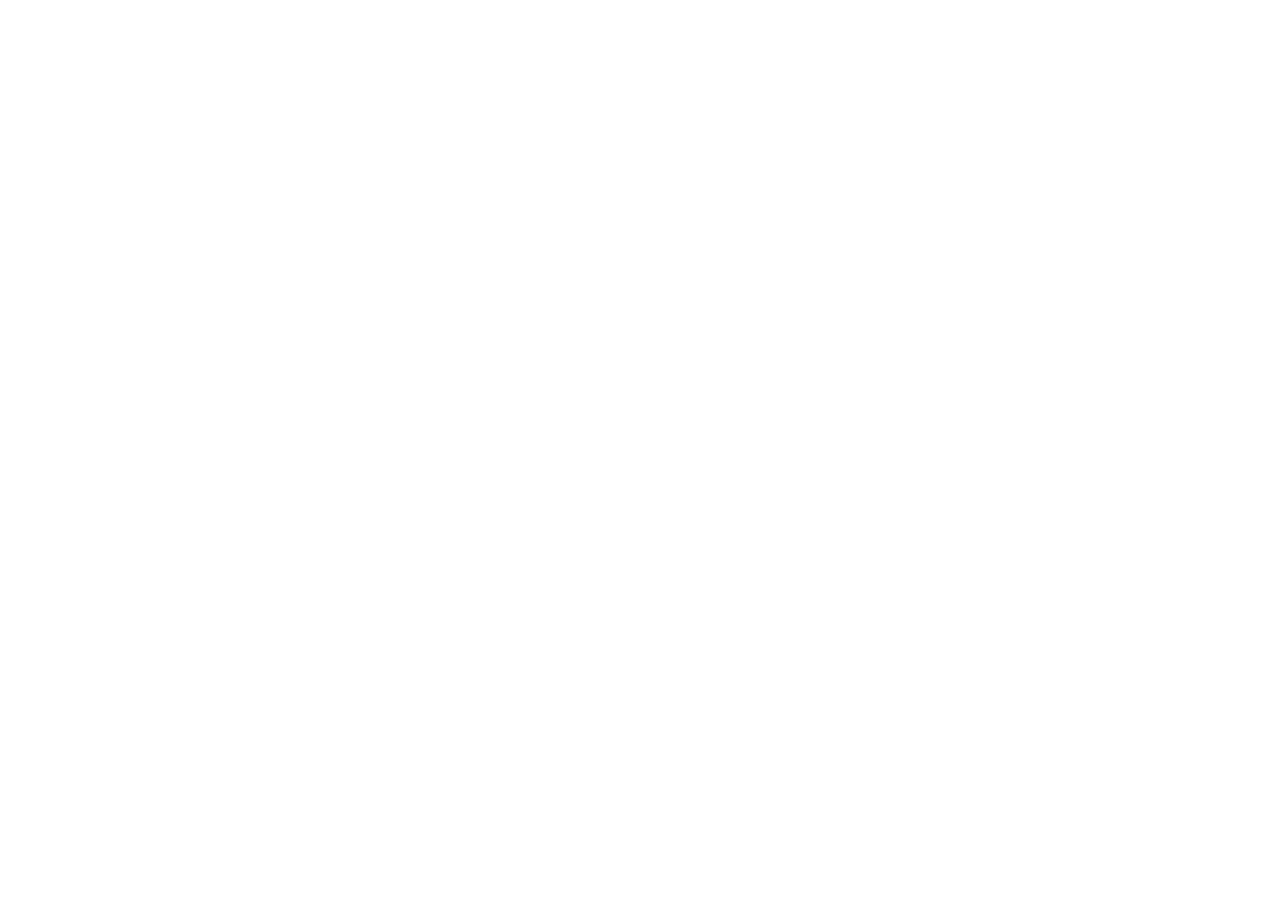
==== commit 319d3b35: "refactor: admin UI on Preact + htm, split into modules - admin.html is a shell; styles in css/admin." ====
--- a/server/static/admin.html
+++ b/server/static/admin.html
@@ -5,382 +5,11 @@
 <meta name="viewport" content="width=device-width, initial-scale=1">
 <title>Bina OCR Admin</title>
 <link rel="stylesheet" href="/vendor/uPlot.min.css">
+<link rel="stylesheet" href="/css/admin.css">
 <script src="/vendor/uPlot.iife.min.js"></script>
-<style>
-  :root { --bg:#f4f4f1; --fg:#1d1d1b; --muted:#6b6b66; --card:#fff; --line:#e2e2dd; --accent:#2f6fde;
-          --ok:#1f9d6b; --inc:#d99a1b; --err:#d4483b; --s2:#8a5cd6; }
-  @media (prefers-color-scheme: dark) { :root { --bg:#131312; --fg:#ececea; --muted:#9a9a94; --card:#1d1d1b; --line:#33332f;
-          --accent:#6b9cf0; --ok:#3cc28d; --inc:#f0b43c; --err:#f06a5c; --s2:#a98bea; } }
-  * { box-sizing:border-box; }
-  body { margin:0; background:var(--bg); color:var(--fg); font:14px/1.5 system-ui, sans-serif; }
-  main { max-width:1280px; margin:0 auto; padding:16px; }
-  header { display:flex; flex-wrap:wrap; gap:10px; align-items:center; margin-bottom:20px; }
-  h1 { font-size:20px; margin:0; }
-  h2 { font-size:13px; font-weight:600; text-transform:uppercase; letter-spacing:.06em; color:var(--muted); margin:24px 0 10px; display:flex; align-items:center; gap:10px; }
-  a { color:var(--accent); }
-  button, select, input { font:inherit; padding:6px 12px; border:1px solid var(--line); border-radius:8px; background:var(--card); color:var(--fg); }
-  button { cursor:pointer; }
-  button.primary { background:var(--accent); border-color:var(--accent); color:#fff; }
-  button.danger { color:var(--err); border-color:var(--err); }
-  button:disabled { opacity:.4; cursor:default; }
-  .badge { display:inline-flex; align-items:center; gap:8px; padding:4px 12px; border-radius:99px; background:var(--card); border:1px solid var(--line); font-weight:600; }
-  .badge::before { content:""; width:9px; height:9px; border-radius:50%; background:var(--ok); }
-  .badge.busy::before { background:var(--accent); animation:pulse 1.2s infinite; }
-  .badge.paused::before { background:var(--inc); }
-  @keyframes pulse { 50% { opacity:.3; } }
-  .grid { display:grid; grid-template-columns:repeat(auto-fit, minmax(190px, 1fr)); gap:12px; }
-  .card { background:var(--card); border:1px solid var(--line); border-radius:12px; padding:14px; min-width:0; }
-  .card .k { color:var(--muted); font-size:12px; }
-  .card .v { font-size:24px; font-weight:650; font-variant-numeric:tabular-nums; }
-  .card .v small { font-size:13px; color:var(--muted); font-weight:400; }
-  .meter { height:8px; border-radius:4px; background:var(--line); overflow:hidden; margin-top:8px; }
-  .meter i { display:block; height:100%; background:var(--accent); transition:width .4s; }
-  svg.spark { display:block; width:100%; height:36px; margin-top:6px; }
-  .charts { display:grid; grid-template-columns:repeat(auto-fit, minmax(min(100%, 560px), 1fr)); gap:12px; }
-  .chart { height:240px; }
-  .tabs { display:inline-flex; border:1px solid var(--line); border-radius:8px; overflow:hidden; }
-  .tabs button { border:0; border-radius:0; padding:3px 10px; text-transform:none; letter-spacing:0; }
-  .tabs button[aria-pressed=true] { background:var(--accent); color:#fff; }
-  .bars div { display:grid; grid-template-columns:minmax(0, 1fr) 2fr auto; gap:8px; align-items:center; margin:6px 0; }
-  .bars span { overflow:hidden; text-overflow:ellipsis; white-space:nowrap; }
-  .bars b { height:10px; border-radius:5px; background:var(--accent); }
-  .donut { display:flex; gap:16px; align-items:center; }
-  .donut > div:first-child { width:120px; height:120px; border-radius:50%; flex:none;
-    -webkit-mask:radial-gradient(circle, transparent 52%, #000 53%); mask:radial-gradient(circle, transparent 52%, #000 53%); }
-  .dot { display:inline-block; width:10px; height:10px; border-radius:3px; margin-inline-end:6px; }
-  .filters { display:flex; flex-wrap:wrap; gap:8px; margin-bottom:10px; }
-  .filters input { width:110px; }
-  .table { overflow-x:auto; padding:0; }
-  table { width:100%; border-collapse:collapse; }
-  th, td { padding:8px 10px; border-bottom:1px solid var(--line); text-align:start; white-space:nowrap; font-variant-numeric:tabular-nums; }
-  th { color:var(--muted); font-weight:500; font-size:12px; }
-  tbody tr { cursor:pointer; }
-  tbody tr:hover, tbody tr:focus { background:color-mix(in srgb, var(--accent) 8%, transparent); outline:none; }
-  td img { height:44px; display:block; border-radius:4px; }
-  .st { font-weight:600; } .st.ok { color:var(--ok); } .st.incomplete { color:var(--inc); } .st.error { color:var(--err); } .st.running { color:var(--accent); }
-  .pager { display:flex; gap:8px; align-items:center; justify-content:flex-end; padding:10px; }
-  dialog { border:1px solid var(--line); border-radius:12px; background:var(--card); color:var(--fg); max-width:min(720px, calc(100vw - 32px)); width:100%; padding:20px; }
-  dialog::backdrop { background:#0007; }
-  dialog img { max-width:100%; border-radius:8px; display:block; margin:10px 0; }
-  dialog dl { display:grid; grid-template-columns:auto 1fr; gap:4px 16px; margin:0; }
-  dialog dt { color:var(--muted); } dialog dd { margin:0; overflow-wrap:anywhere; }
-  dialog pre { white-space:pre-wrap; background:var(--bg); padding:10px; border-radius:8px; color:var(--err); }
-  dialog h3 { font-size:13px; color:var(--muted); margin:16px 0 6px; font-weight:500; }
-  dialog pre.ocr { color:var(--fg); max-height:40vh; overflow:auto; font:inherit; line-height:1.6; unicode-bidi:plaintext; }
-  td.time { cursor:help; text-decoration:underline dotted var(--muted); }
-  .u-legend { font-size:12px; color:var(--muted); }
-  footer { margin-top:32px; padding-top:16px; border-top:1px solid var(--line); display:flex; gap:12px; align-items:center; flex-wrap:wrap; color:var(--muted); }
-</style>
+<script type="module" src="/js/admin/main.js"></script>
 </head>
 <body>
-<main>
-  <header>
-    <h1>Bina OCR</h1>
-    <span id="status" class="badge" role="status"></span>
-    <button id="toggle" class="primary"></button>
-    <span id="server" style="color:var(--muted)"></span>
-    <a href="/" style="margin-inline-start:auto">Test OCR</a>
-    <a href="/docs">API docs</a>
-  </header>
-
-  <h2>Live, while this page is open (up to 10 minutes)</h2>
-  <div class="grid" id="live"></div>
-
-  <h2>Last 24 hours</h2>
-  <div class="grid" id="tiles"></div>
-
-  <h2>Trends
-    <span class="tabs" id="range">
-      <button data-r="1h">1h</button><button data-r="24h">24h</button><button data-r="7d">7d</button>
-    </span>
-  </h2>
-  <div class="charts">
-    <div class="card"><div class="k">Jobs per bucket</div><div class="chart" id="c-jobs"></div></div>
-    <div class="card"><div class="k">Latency, seconds</div><div class="chart" id="c-lat"></div></div>
-    <div class="card"><div class="k">Seconds vs megapixels</div><div class="chart" id="c-scatter"></div></div>
-    <div class="card">
-      <div class="k">Clients</div><div class="bars" id="clients"></div>
-      <div class="k" style="margin-top:14px">Tasks</div><div class="donut" id="tasks"></div>
-    </div>
-  </div>
-
-  <h2>Jobs</h2>
-  <div class="filters">
-    <select id="f-status" aria-label="Status">
-      <option value="">All statuses</option><option value="ok">OK</option><option value="incomplete">Incomplete</option>
-      <option value="error">Error</option><option value="running">Running</option>
-    </select>
-    <select id="f-client" aria-label="Client"><option value="">All clients</option></select>
-    <select id="f-task" aria-label="Task"><option value="">All tasks</option></select>
-    <input id="f-id" type="number" min="1" placeholder="Job #" aria-label="Job id">
-    <select id="f-sort" aria-label="Sort">
-      <option value="recent">Newest</option><option value="slowest">Slowest</option><option value="failed">Errors first</option>
-    </select>
-  </div>
-  <div class="card table">
-    <table>
-      <thead><tr><th>#</th><th>Image</th><th>Time</th><th>Client</th><th>Task</th><th>Size</th><th>Bytes</th><th>Seconds</th><th>Chars</th><th>Status</th></tr></thead>
-      <tbody id="rows"></tbody>
-    </table>
-    <div class="pager"><span id="page-info"></span><button id="prev">Previous</button><button id="next">Next</button></div>
-  </div>
-
-  <h2>Client tokens</h2>
-  <div class="card table">
-    <table>
-      <thead><tr><th>Name</th><th>Created</th><th>Last used</th><th>Last IP</th><th></th></tr></thead>
-      <tbody id="tokens"></tbody>
-    </table>
-    <form id="t-new" class="filters" style="padding:10px;margin:0">
-      <input id="t-name" required maxlength="60" placeholder="Name, e.g. notewise-prod" aria-label="Token name" style="width:240px">
-      <button class="primary">Create token</button>
-    </form>
-    <div id="t-made" hidden style="padding:0 10px 10px">
-      <div class="k">Copy it now: it won’t be shown again.</div>
-      <div class="filters" style="margin:6px 0 0"><input id="t-value" readonly style="width:min(100%, 520px);font-family:monospace">
-        <button id="t-copy" type="button">Copy</button><button id="t-done" type="button">Done</button></div>
-    </div>
-  </div>
-
-  <footer>
-    <span>History is kept 30 days.</span>
-    <button id="clear" class="danger">Clear history</button>
-  </footer>
-</main>
-
-<dialog id="detail" aria-labelledby="d-title">
-  <div style="display:flex;justify-content:space-between;align-items:center">
-    <h2 id="d-title" style="margin:0;font-size:18px;text-transform:none;letter-spacing:0;color:var(--fg)"></h2>
-    <button id="d-close">Close</button>
-  </div>
-  <div id="d-body"></div>
-</dialog>
-
-<script>
-const $ = id => document.getElementById(id);
-const css = name => getComputedStyle(document.documentElement).getPropertyValue(name).trim();
-const esc = s => String(s ?? '').replace(/[&<>"]/g, c => ({ '&': '&amp;', '<': '&lt;', '>': '&gt;', '"': '&quot;' })[c]);
-const when = t => new Date(t * 1000).toLocaleString('en-GB');
-const ago = t => {
-  const s = Math.max(0, Date.now() / 1000 - t);
-  return s < 60 ? 'just now' : [[86400, 'd'], [3600, 'h'], [60, 'm']].map(([n, u]) => s >= n && Math.floor(s / n) + u + ' ago').find(Boolean);
-};
-let fullTime = false;  // table time column: relative by default, a click switches every row
-const kb = b => (b / 1024).toFixed(0) + ' KB';
-const dur = s => [[86400, 'd'], [3600, 'h'], [60, 'm']].reduce((o, [n, u]) => s >= n || o ? o + Math.floor(s / n) + u + ' ' : o, '').trim() || s + 's';
-const PAGE = 50;
-let state = null, range = '24h', offset = 0, total = 0;
-const plots = {};
-
-const get = async url => {
-  const res = await fetch(url);
-  return res.json();
-};
-
-function spark(values, color) {
-  const v = values.map(x => x ?? null), nums = v.filter(x => x != null);
-  if (nums.length < 2) return '<svg class="spark"></svg>';
-  const max = Math.max(...nums), min = Math.min(0, ...nums), span = max - min || 1;
-  const pts = v.map((x, i) => x == null ? null : `${(i / (v.length - 1) * 100).toFixed(1)},${(34 - (x - min) / span * 32).toFixed(1)}`).filter(Boolean);
-  return `<svg class="spark" viewBox="0 0 100 36" preserveAspectRatio="none" aria-hidden="true">
-    <polyline points="0,36 ${pts.join(' ')} 100,36" fill="${color}" fill-opacity=".12" stroke="none"/>
-    <polyline points="${pts.join(' ')}" fill="none" stroke="${color}" stroke-width="1.5" vector-effect="non-scaling-stroke"/></svg>`;
-}
-
-const card = (k, v, extra = '') => `<div class="card"><div class="k">${k}</div><div class="v">${v}</div>${extra}</div>`;
-const meter = pct => `<div class="meter"><i style="width:${Math.min(100, pct)}%"></i></div>`;
-
-async function refresh() {
-  state = await get('/admin/state');
-  const run = state.running, smp = state.samples, last = smp[smp.length - 1] || {};
-  $('status').textContent = state.paused ? 'Paused' : run ? `Processing #${run.id} · ${Math.round(Date.now() / 1000 - run.started)}s` : 'Ready';
-  $('status').className = 'badge ' + (state.paused ? 'paused' : run ? 'busy' : '');
-  $('toggle').textContent = state.paused ? 'Resume' : 'Pause';
-  $('server').textContent = `v${state.version} · ${state.device} · up ${dur(state.uptime)}`;
-  const col = k => smp.map(s => s[k]), acc = css('--accent'), s2 = css('--s2');
-  const live = [card('Queue', `${state.waiting} <small>/ ${state.max_waiting} waiting</small>`,
-    meter(state.waiting / state.max_waiting * 100) + `<div class="k" style="margin-top:8px">${run ? 'Running: ' + esc(run.client) : 'Model idle'}</div>`)];
-  if (last.gpu_total_mb) live.push(
-    card('GPU memory', `${(last.gpu_used_mb / 1024).toFixed(1)} <small>/ ${(last.gpu_total_mb / 1024).toFixed(1)} GB</small>`,
-      meter(last.gpu_used_mb / last.gpu_total_mb * 100) + spark(col('gpu_used_mb'), acc)));
-  if (last.gpu_load != null) live.push(
-    card('GPU load', `${last.gpu_load}<small>%</small>`, spark(col('gpu_load'), acc)),
-    card('GPU temperature', `${last.gpu_temp}<small>°C</small>`, spark(col('gpu_temp'), css(last.gpu_temp >= 80 ? '--err' : '--inc'))));
-  live.push(
-    card('Process CPU', last.cpu == null ? '-' : `${last.cpu}<small>%</small>`, spark(col('cpu'), s2)),
-    card('Process RAM', last.rss_mb == null ? '-' : `${(last.rss_mb / 1024).toFixed(2)} <small>GB</small>`, spark(col('rss_mb'), s2)));
-  $('live').innerHTML = live.join('');
-}
-
-async function loadTiles() {
-  const [{ stats: s }, d] = await Promise.all([get('/admin/state'), get('/admin/series?range=24h')]);
-  const jobsPer = d.t.map((_, i) => d.ok[i] + d.incomplete[i] + d.error[i]);
-  const okPct = d.t.map((_, i) => jobsPer[i] ? d.ok[i] / jobsPer[i] * 100 : null);
-  const [ok, inc, err, acc] = ['--ok', '--inc', '--err', '--accent'].map(css);
-  $('tiles').innerHTML = [
-    card('Jobs', s.jobs_24h, spark(jobsPer, acc)),
-    card('Success', s.success_pct == null ? '-' : `${s.success_pct}<small>%</small>`, spark(okPct, ok)),
-    card('Errors', s.errors_24h, spark(d.error, err)),
-    card('Incomplete', s.incomplete_24h, spark(d.incomplete, inc)),
-    card('Avg seconds', s.avg_seconds ?? '-', spark(d.avg, acc)),
-    card('p95 seconds', s.p95_seconds ?? '-', spark(d.p95, acc)),
-    card('Rejected, queue full', s.busy_24h, spark(d.rejected, err)),
-  ].join('');
-}
-
-function plot(id, opts, data) {
-  plots[id]?.destroy();
-  const el = $(id), grid = { stroke: css('--line'), width: 1 }, axis = { stroke: css('--muted'), grid, ticks: grid };
-  plots[id] = new uPlot({ width: el.clientWidth, height: el.clientHeight - 30, axes: [axis, { ...axis, size: 44 }], ...opts }, data, el);
-}
-
-async function loadCharts() {
-  const d = await get('/admin/series?range=' + range);
-  const [ok, inc, err, acc, s2] = ['--ok', '--inc', '--err', '--accent', '--s2'].map(css);
-  const bars = uPlot.paths.bars({ size: [0.7, 40] });
-  const sum = (...ks) => d.t.map((_, i) => ks.reduce((a, k) => a + d[k][i], 0));
-  // stacked: draw the full stack first, then shorter stacks on top of it
-  plot('c-jobs', {
-    scales: { y: { range: (u, min, max) => [0, Math.max(1, max)] } },
-    series: [{}, ...[['Error', err, ['ok', 'incomplete', 'error']], ['Incomplete', inc, ['ok', 'incomplete']], ['OK', ok, ['ok']]]
-      .map(([label, c, ks]) => ({ label, fill: c, stroke: c, paths: bars, points: { show: false },
-        value: (u, v, si, i) => i == null ? '-' : d[ks[ks.length - 1]][i] }))],
-  }, [d.t, sum('ok', 'incomplete', 'error'), sum('ok', 'incomplete'), d.ok]);
-  plot('c-lat', {
-    series: [{}, { label: 'avg', stroke: acc, width: 2, spanGaps: true }, { label: 'p95', stroke: s2, width: 2, dash: [5, 4], spanGaps: true }],
-  }, [d.t, d.avg, d.p95]);
-  plot('c-scatter', {
-    mode: 1, scales: { x: { time: false } },
-    series: [{ label: 'MP' }, { label: 'seconds', stroke: acc, paths: () => null, points: { show: true, size: 7, fill: acc } }],
-  }, [d.scatter.map(p => p[0]), d.scatter.map(p => p[1])]);
-
-  const top = d.clients[0]?.[1] || 1;
-  $('clients').innerHTML = d.clients.slice(0, 8).map(([c, n]) =>
-    `<div><span title="${esc(c)}">${esc(c)}</span><b style="width:${n / top * 100}%"></b><span>${n}</span></div>`).join('') || '<div class="k">No jobs</div>';
-  const palette = [acc, s2, ok, inc, err], all = d.tasks.reduce((a, t) => a + t[1], 0);
-  let at = 0;
-  const stops = d.tasks.map(([, n], i) => `${palette[i % 5]} ${at / all * 360}deg ${(at += n) / all * 360}deg`);
-  $('tasks').innerHTML = all ? `<div style="background:conic-gradient(${stops.join(',')})" role="img" aria-label="Task split"></div>
-    <div>${d.tasks.map(([t, n], i) => `<div><span class="dot" style="background:${palette[i % 5]}"></span>${esc(t)} · ${n} (${Math.round(n / all * 100)}%)</div>`).join('')}</div>`
-    : '<div class="k">No jobs</div>';
-
-  // keep filter choices in step with what the range has seen
-  for (const [sel, list] of [['f-client', d.clients], ['f-task', d.tasks]]) {
-    const el = $(sel), cur = el.value, opts = new Set(list.map(x => x[0]).concat(cur ? [cur] : []));
-    el.innerHTML = el.options[0].outerHTML + [...opts].map(v => `<option${v === cur ? ' selected' : ''}>${esc(v)}</option>`).join('');
-  }
-}
-
-const statusOf = j => j.error ? 'error' : j.seconds == null ? 'running' : j.incomplete ? 'incomplete' : 'ok';
-const STATUS_LABEL = { ok: 'OK', incomplete: 'Incomplete', error: 'Error', running: 'Running' };
-let pageJobs = [];
-
-async function loadJobs() {
-  const q = new URLSearchParams({ sort: $('f-sort').value, status: $('f-status').value, client: $('f-client').value,
-    task: $('f-task').value, id: $('f-id').value, offset, limit: PAGE });
-  const res = await get('/admin/jobs?' + q);
-  pageJobs = res.jobs || [];
-  total = res.total || 0;
-  $('rows').innerHTML = pageJobs.map((j, i) => `<tr tabindex="0" data-i="${i}"><td>${j.id}</td>
-      <td><img src="/admin/thumb/${j.id}" alt="" loading="lazy"></td>
-      <td class="time" title="${fullTime ? ago(j.created) : when(j.created)}">${fullTime ? when(j.created) : ago(j.created)}</td><td>${esc(j.client)}</td><td>${esc(j.task)}</td>
-      <td>${j.width}×${j.height}</td><td>${kb(j.bytes)}</td><td>${j.seconds ?? '-'}</td><td>${j.chars ?? '-'}</td>
-      <td class="st ${statusOf(j)}">${STATUS_LABEL[statusOf(j)]}</td></tr>`).join('')
-    || '<tr><td colspan="10" style="text-align:center;color:var(--muted)">No jobs match</td></tr>';
-  $('page-info').textContent = total ? `${offset + 1}–${offset + pageJobs.length} of ${total}` : '';
-  $('prev').disabled = offset === 0;
-  $('next').disabled = offset + PAGE >= total;
-}
-
-function openDetail(j) {
-  $('d-title').textContent = `Job #${j.id}`;
-  const st = statusOf(j);
-  const rows = [['Status', `<span class="st ${st}">${STATUS_LABEL[st]}</span>`], ['Time', when(j.created)], ['Client', esc(j.client)], ['IP', esc(j.ip ?? '-')],
-    ['Task', esc(j.task)], ['Image', `${j.width}×${j.height}, ${kb(j.bytes)}`], ['Seconds', j.seconds ?? '-'], ['Characters', j.chars ?? '-']];
-  $('d-body').innerHTML = `<a href="/admin/thumb/${j.id}" target="_blank"><img src="/admin/thumb/${j.id}" alt="Thumbnail of job ${j.id}"></a>
-    <dl>${rows.map(([k, v]) => `<dt>${k}</dt><dd>${v}</dd>`).join('')}</dl>${j.error ? `<pre>${esc(j.error)}</pre>` : ''}
-    <h3>Extracted text</h3><pre id="d-text" class="ocr">Loading…</pre>`;
-  $('detail').showModal();
-  get(`/admin/text/${j.id}`).then(r => {
-    if ($('d-title').textContent === `Job #${j.id}`) $('d-text').textContent = r.text ?? 'No text (failed, still running, or recorded before text was kept)';
-  });
-}
-
-$('rows').onclick = e => {
-  if (e.target.closest('td.time')) { fullTime = !fullTime; return loadJobs(); }
-  const tr = e.target.closest('tr[data-i]'); if (tr) openDetail(pageJobs[tr.dataset.i]); };
-$('rows').onkeydown = e => { if (e.key === 'Enter') $('rows').onclick(e); };
-$('d-close').onclick = () => $('detail').close();
-$('detail').onclick = e => { if (e.target === $('detail')) $('detail').close(); };
-for (const id of ['f-status', 'f-client', 'f-task', 'f-sort', 'f-id']) $(id).onchange = () => { offset = 0; loadJobs(); };
-$('prev').onclick = () => { offset = Math.max(0, offset - PAGE); loadJobs(); };
-$('next').onclick = () => { offset += PAGE; loadJobs(); };
-
-function setRange(r) {
-  range = r;
-  for (const b of $('range').children) b.setAttribute('aria-pressed', b.dataset.r === r);
-  loadCharts();
-}
-$('range').onclick = e => e.target.dataset.r && setRange(e.target.dataset.r);
-
-$('toggle').onclick = async () => {
-  await fetch(state.paused ? '/admin/resume' : '/admin/pause', { method: 'POST' });
-  refresh();
-};
-
-// two-step confirm instead of a blocking dialog
-let armed = null;
-$('clear').onclick = async () => {
-  if (!armed) {
-    $('clear').textContent = 'Click again to delete all jobs and thumbnails';
-    armed = setTimeout(() => { armed = null; $('clear').textContent = 'Clear history'; }, 4000);
-    return;
-  }
-  clearTimeout(armed); armed = null;
-  await fetch('/admin/clear', { method: 'POST' });
-  $('clear').textContent = 'Clear history';
-  offset = 0; loadTiles(); loadCharts(); loadJobs();
-};
-
-async function loadTokens() {
-  const { tokens } = await get('/admin/tokens');
-  $('tokens').innerHTML = tokens.map(t => `<tr><td>${esc(t.name)}</td><td>${when(t.created)}</td>
-      <td>${t.last_used ? ago(t.last_used) : 'never'}</td><td>${esc(t.last_ip ?? '-')}</td>
-      <td><button class="danger" data-revoke="${t.id}" data-name="${esc(t.name)}">Revoke</button></td></tr>`).join('')
-    || '<tr><td colspan="5" style="text-align:center;color:var(--muted)">No client tokens yet</td></tr>';
-}
-$('tokens').onclick = async e => {
-  const b = e.target.closest('[data-revoke]');
-  if (!b) return;
-  // same two-step confirm as Clear history
-  if (b.dataset.armed !== '1') { b.dataset.armed = '1'; b.textContent = `Click again to revoke ${b.dataset.name}`; return; }
-  await fetch(`/admin/tokens/${b.dataset.revoke}/revoke`, { method: 'POST' });
-  loadTokens();
-};
-$('t-new').onsubmit = async e => {
-  e.preventDefault();
-  const res = await fetch('/admin/tokens', { method: 'POST', headers: { 'Content-Type': 'application/json' },
-    body: JSON.stringify({ name: $('t-name').value }) });
-  const body = await res.json();
-  if (!res.ok) return alert(body.error);
-  $('t-name').value = '';
-  $('t-value').value = body.token;
-  $('t-copy').textContent = 'Copy';
-  $('t-made').hidden = false;
-  $('t-value').select();
-  loadTokens();
-};
-$('t-copy').onclick = () => { navigator.clipboard.writeText($('t-value').value); $('t-copy').textContent = 'Copied'; };
-// clears the plain token from the page once it's been taken
-$('t-done').onclick = () => { $('t-value').value = ''; $('t-made').hidden = true; $('t-copy').textContent = 'Copy'; };
-
-let resizeTimer;
-addEventListener('resize', () => { clearTimeout(resizeTimer); resizeTimer = setTimeout(loadCharts, 200); });
-matchMedia('(prefers-color-scheme: dark)').onchange = () => { loadTiles(); loadCharts(); refresh(); };
-
-refresh(); loadTiles(); setRange(range); loadJobs(); loadTokens();
-setInterval(refresh, 2000);
-setInterval(() => { loadTiles(); loadCharts(); loadJobs(); }, 15000);
-</script>
+<div id="app"></div>
 </body>
 </html>
